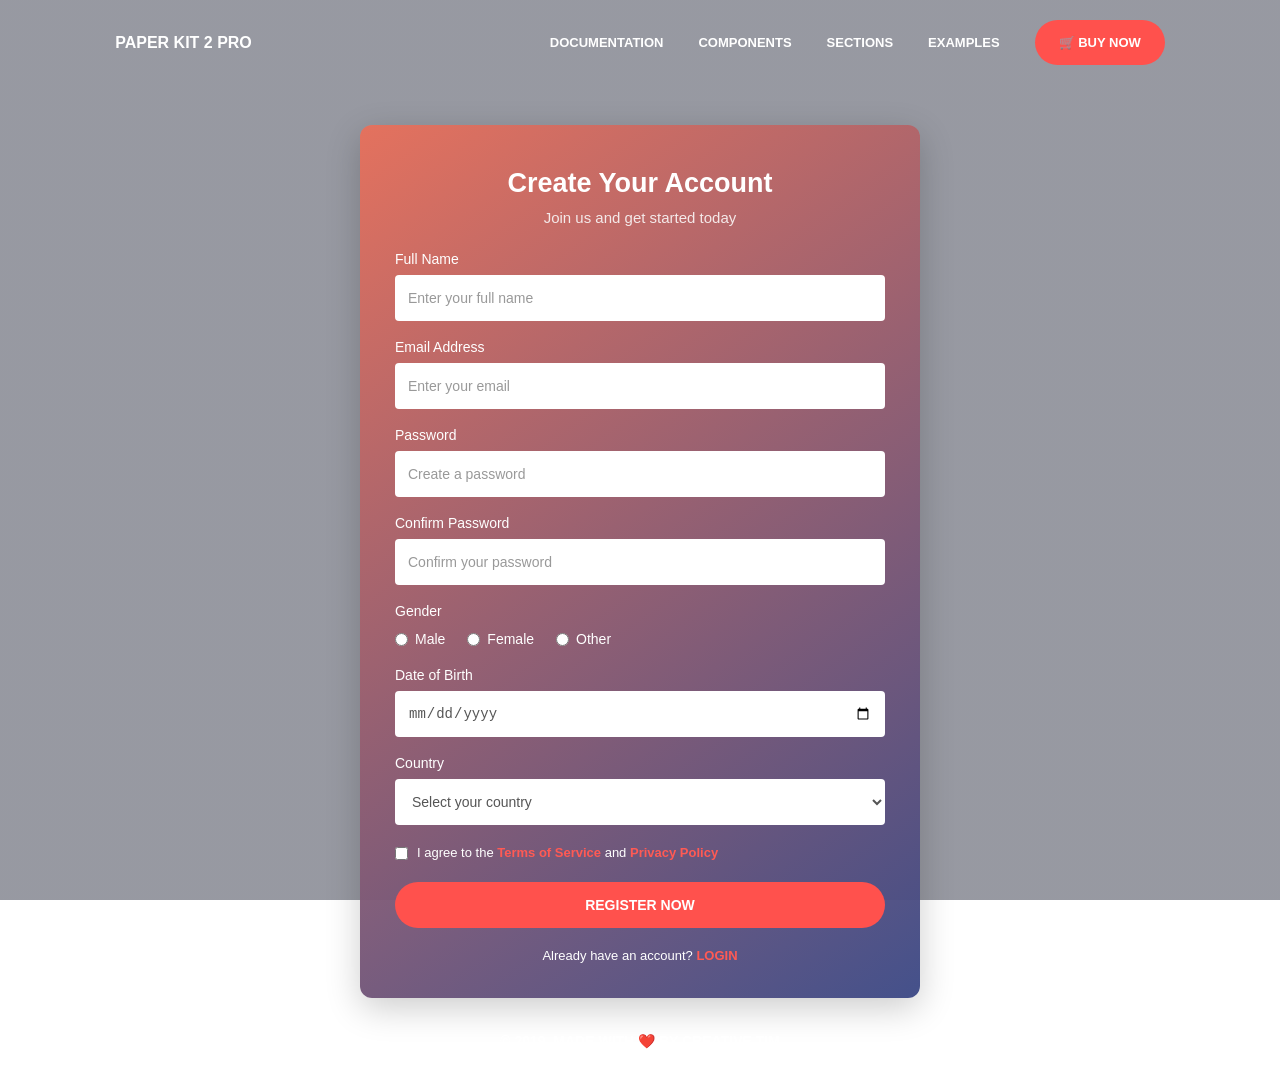
==== index.html @ a942365b "Add HTML and CSS files" ====
<!DOCTYPE html>
<html lang="en">
<head>
    <meta charset="UTF-8">
    <meta name="viewport" content="width=device-width, initial-scale=1.0">
    <title>Create Your Account</title>
    <link rel="stylesheet" href="style.css">
</head>
<body>

    <!-- Navigation Bar -->
    <nav class="navbar">
        <h3>PAPER KIT 2 PRO</h3>

        <div class="nav-links">
            <a href="#">DOCUMENTATION</a>
            <a href="#">COMPONENTS</a>
            <a href="#">SECTIONS</a>
            <a href="#">EXAMPLES</a>
            <a href="#" class="buy-btn">🛒 BUY NOW</a>
        </div>
    </nav>

    <!-- Registration Form -->
    <main class="form-container">
        <h1>Create Your Account</h1>
        <p class="subtitle">Join us and get started today</p>

        <form>
            <label for="fullname">Full Name</label>
            <input type="text" id="fullname"
                   placeholder="Enter your full name" required>

            <label for="email">Email Address</label>
            <input type="email" id="email"
                   placeholder="Enter your email" required>

            <label for="password">Password</label>
            <input type="password" id="password"
                   placeholder="Create a password" required>

            <label for="confirm-password">Confirm Password</label>
            <input type="password" id="confirm-password"
                   placeholder="Confirm your password" required>

            <label>Gender</label>
            <div class="gender-options">
                <label><input type="radio" name="gender" value="male"> Male</label>
                <label><input type="radio" name="gender" value="female"> Female</label>
                <label><input type="radio" name="gender" value="other"> Other</label>
            </div>

            <label for="dob">Date of Birth</label>
            <input type="date" id="dob" required>

            <label for="country">Country</label>
            <select id="country" required>
                <option value="">Select your country</option>
                <option value="India">India</option>
                <option value="USA">United States</option>
                <option value="UK">United Kingdom</option>
                <option value="Australia">Australia</option>
            </select>

            <label class="terms">
                <input type="checkbox" required>
                <span>
                    I agree to the
                    <a href="#">Terms of Service</a> and
                    <a href="#">Privacy Policy</a>
                </span>
            </label>

            <button type="submit">REGISTER NOW</button>
        </form>

        <p class="login">
            Already have an account? <a href="#">LOGIN</a>
        </p>
    </main>

    <!-- Footer -->
    <footer>
        © 2019, MADE WITH ❤️ BY CREATIVE TIM
    </footer>

</body>
</html>
---- style.css ----
/* Remove default spacing */
* {
    margin: 0;
    padding: 0;
    box-sizing: border-box;
}

body {
    min-height: 100vh;
    font-family: Arial, Helvetica, sans-serif;
    color: white;

    /* Background image */
    background:
        linear-gradient(rgba(25, 29, 48, 0.45),
                        rgba(25, 29, 48, 0.45)),
        url("images/mountain.jpg");

    background-size: cover;
    background-position: center;
    background-attachment: fixed;
}

/* Navigation bar */
.navbar {
    width: 100%;
    padding: 20px 9%;
    display: flex;
    justify-content: space-between;
    align-items: center;
    gap: 20px;
}

.navbar h3 {
    font-size: 16px;
    white-space: nowrap;
}

.nav-links {
    display: flex;
    align-items: center;
    gap: 35px;
}

.nav-links a {
    color: white;
    text-decoration: none;
    font-size: 13px;
    font-weight: bold;
}

.nav-links .buy-btn {
    background: #ff514d;
    padding: 15px 24px;
    border-radius: 30px;
}

/* Registration card */
.form-container {
    width: 560px;
    max-width: 92%;
    margin: 40px auto 25px;
    padding: 43px 35px 35px;
    border-radius: 12px;

    background: linear-gradient(
        145deg,
        rgba(231, 112, 91, 0.96),
        rgba(62, 75, 135, 0.97)
    );

    box-shadow: 0 10px 35px rgba(0, 0, 0, 0.2);
}

h1 {
    text-align: center;
    font-size: 27px;
    margin-bottom: 10px;
}

.subtitle {
    text-align: center;
    font-size: 15px;
    margin-bottom: 25px;
    color: #f4e9e9;
}

/* Form labels and inputs */
form > label:not(.terms) {
    display: block;
    font-size: 14px;
    margin-bottom: 8px;
}

form > input,
form > select {
    display: block;
    width: 100%;
    height: 46px;
    padding: 0 13px;
    margin-bottom: 18px;
    border: none;
    border-radius: 4px;
    background: white;
    color: #555;
    font-size: 14px;
    outline: none;
}

form > input::placeholder {
    color: #999;
}

/* Gender radio buttons */
.gender-options {
    display: flex;
    align-items: center;
    gap: 22px;
    margin: 12px 0 20px;
}

.gender-options label {
    display: flex;
    align-items: center;
    gap: 7px;
    font-size: 14px;
    cursor: pointer;
}

.gender-options input {
    accent-color: #159ce5;
}

/* Terms and conditions */
.terms {
    display: flex;
    align-items: flex-start;
    gap: 9px;
    font-size: 13px;
    line-height: 1.6;
    margin: 4px 0 18px;
}

.terms input {
    margin-top: 4px;
    accent-color: #ff514d;
}

.terms a,
.login a {
    color: #ff5a54;
    text-decoration: none;
    font-weight: bold;
}

/* Register button */
button {
    width: 100%;
    height: 46px;
    border: none;
    border-radius: 30px;
    background: #ff514d;
    color: white;
    font-size: 14px;
    font-weight: bold;
    cursor: pointer;
    transition: background 0.3s;
}

button:hover {
    background: #ec403c;
}

/* Login text */
.login {
    text-align: center;
    font-size: 13px;
    margin-top: 20px;
}

/* Footer */
footer {
    text-align: center;
    padding: 10px 15px 25px;
    font-size: 14px;
    font-weight: bold;
}

/* Responsive design for mobile */
@media (max-width: 900px) {
    .navbar {
        flex-direction: column;
    }

    .nav-links {
        justify-content: center;
        flex-wrap: wrap;
        gap: 15px;
    }

    .form-container {
        margin-top: 25px;
    }
}

@media (max-width: 480px) {
    .form-container {
        padding: 30px 20px;
    }

    h1 {
        font-size: 23px;
    }

    .gender-options {
        gap: 13px;
        flex-wrap: wrap;
    }

    .nav-links a {
        font-size: 11px;
    }
}
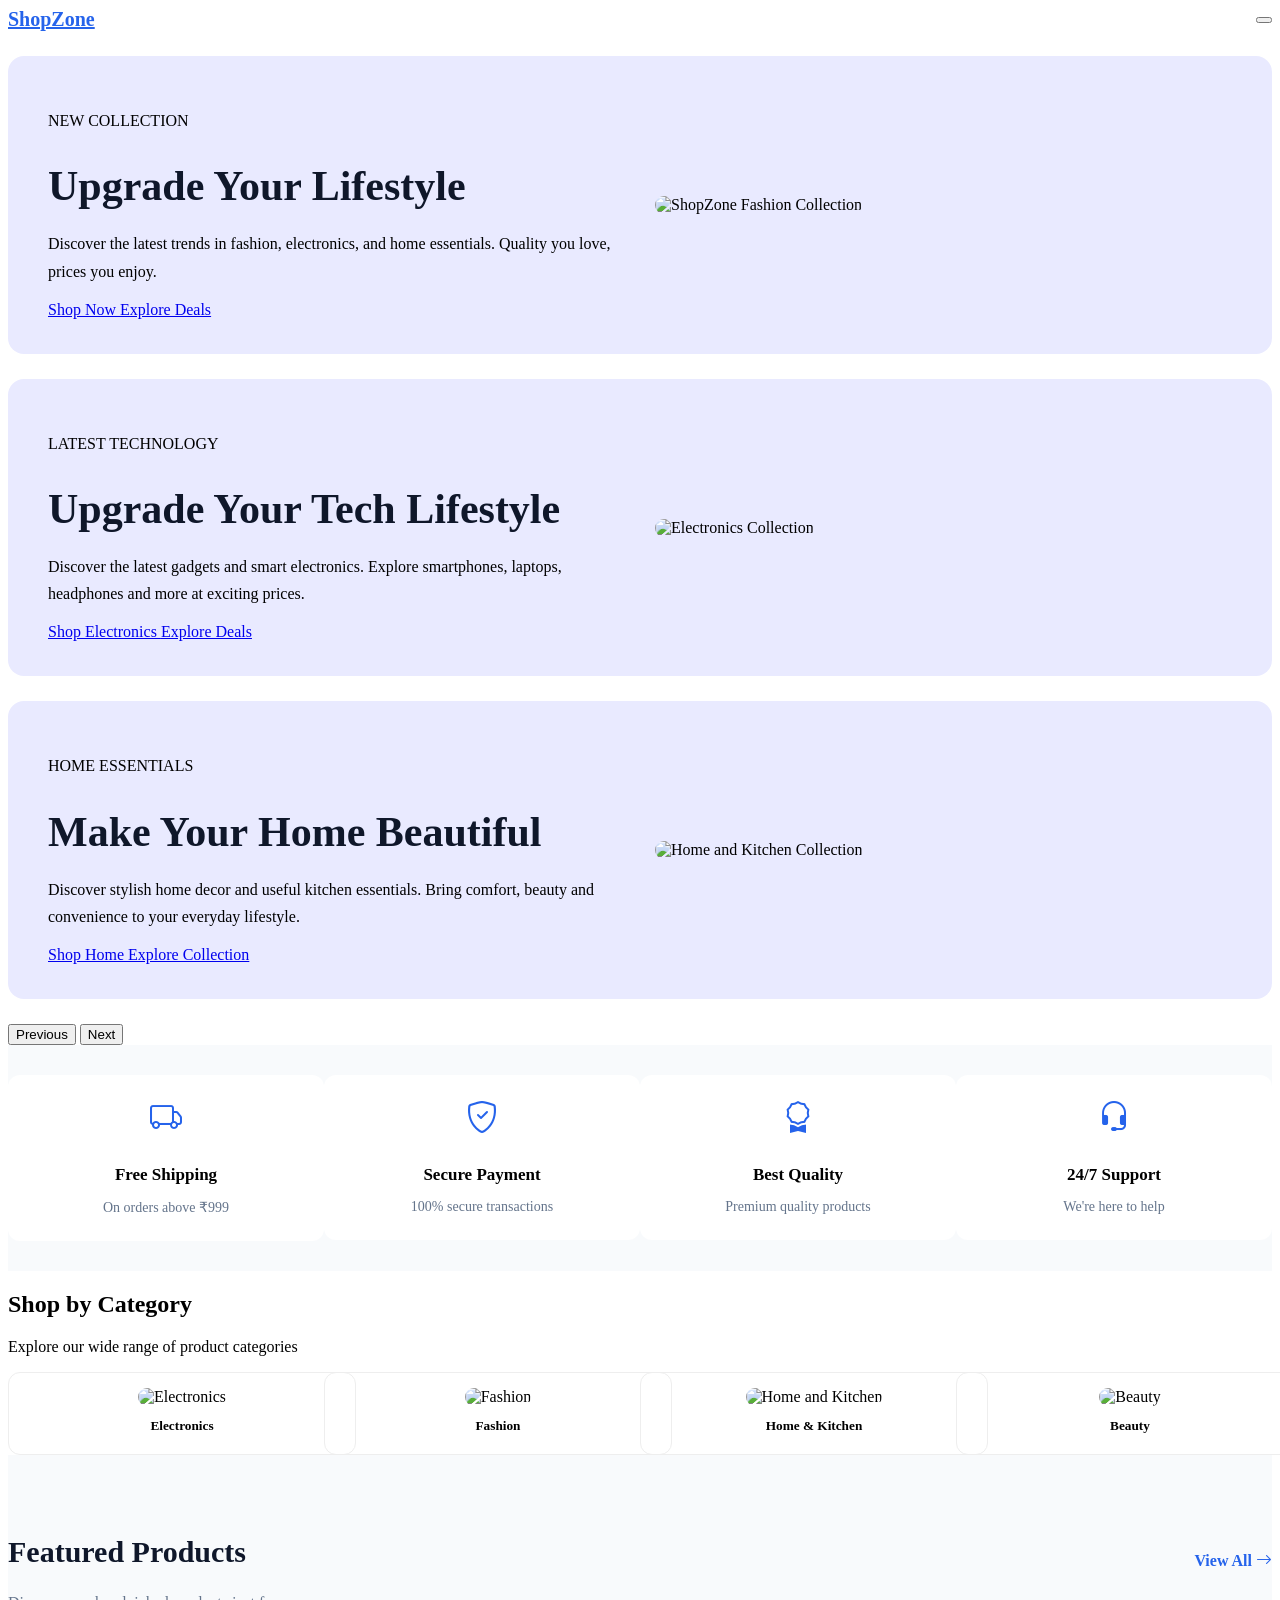
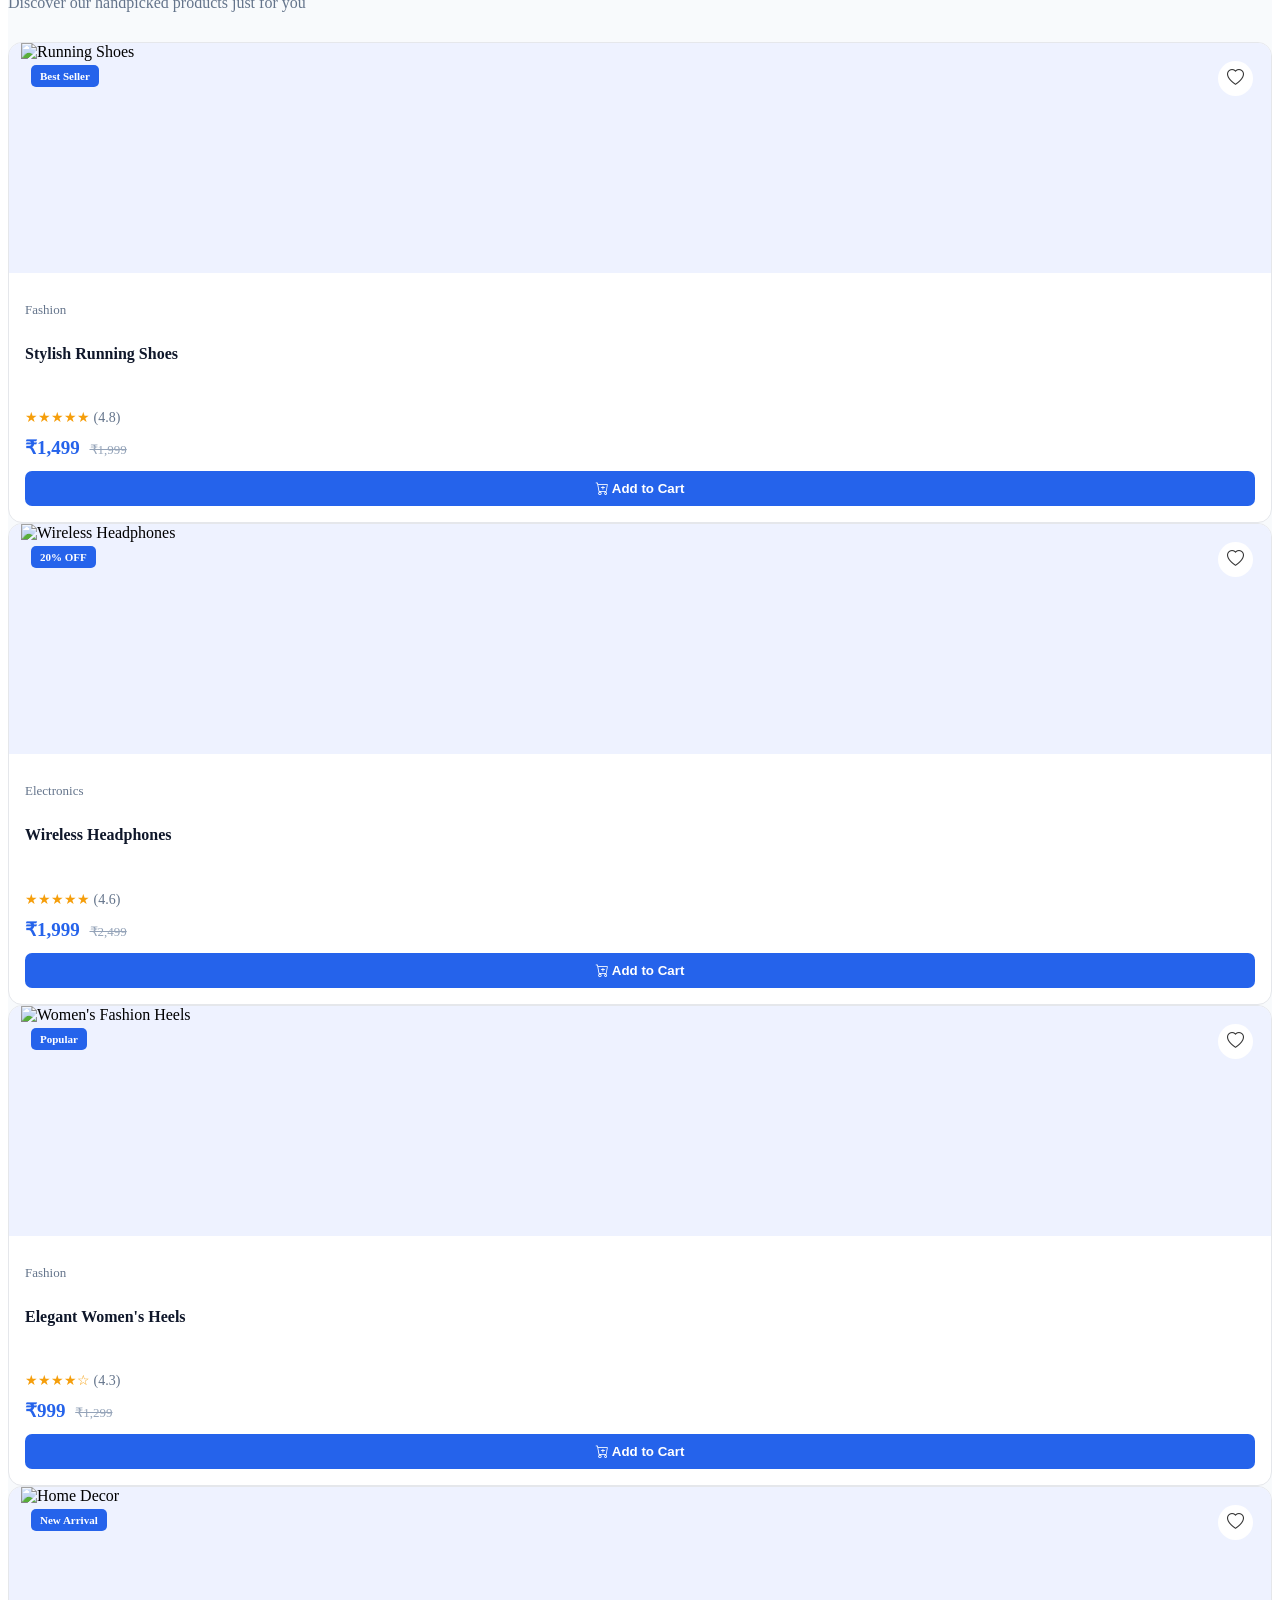
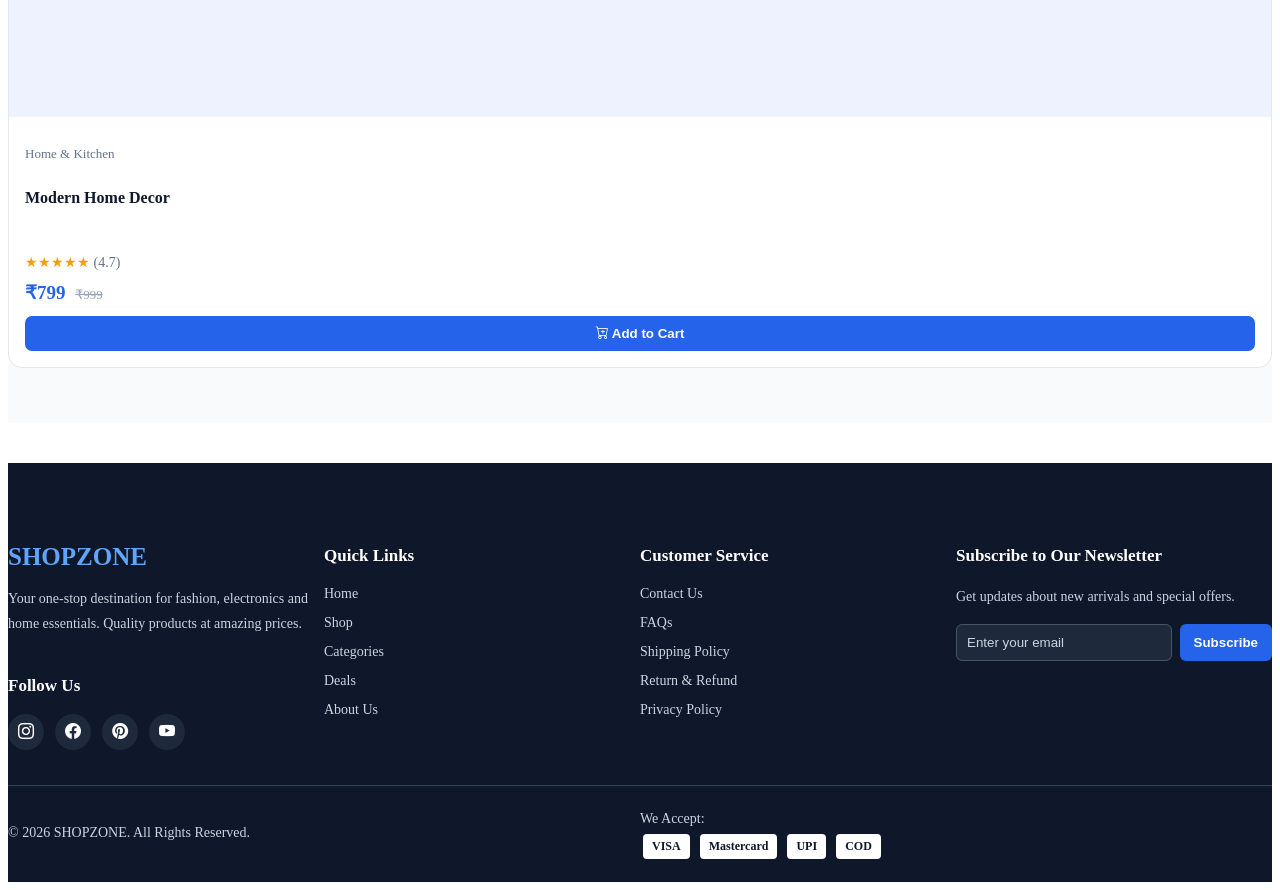
==== commit ca64f072: "Add ShopZone homepage and footer" ====
--- a/index.html
+++ b/index.html
@@ -1,89 +1,1212 @@
-
 <!DOCTYPE html>
 <html lang="en">
 <head>
     <meta charset="UTF-8">
     <meta name="viewport" content="width=device-width, initial-scale=1.0">
-    <title>Create Your Account</title>
-    <link rel="stylesheet" href="style.css">
+    <link href="https://cdn.jsdelivr.net/npm/bootstrap@6.0.0-alpha.1/dist/css/bootstrap.min.css" rel="stylesheet"
+     integrity="sha384-B/GM4XqrwHnWXNOWMbloTmrYXZg10cakYGmpfsR/bbzQ6JAJI4ihuyADKLnBgrCe" crossorigin="anonymous">
+    <link rel="stylesheet"
+    href="https://cdn.jsdelivr.net/npm/bootstrap-icons@1.13.1/font/bootstrap-icons.min.css">
+    <link rel="icon" type="image/png" href="./assests/favicon.png?v=2">
+    
+    <style>
+    .navbar-brand {
+        color: #2563eb;
+        font-size: 20px;
+        font-weight: bold;
+    }
+
+    .navbar-brand:hover {
+        color: #1d4ed8;
+    }
+    .nav-link:hover {
+    color: #2563eb;
+    text-decoration: underline;
+    text-underline-offset: 6px;
+    text-decoration-thickness: 2px;
+    }
+  
+    .nav-link {
+    color: #333;
+    font-size: 16px;
+    font-weight: 500;
+    text-decoration: none;
+    padding: 10px 15px;
+    }
+    .nav-link:hover {
+        color: #2563eb;
+        text-decoration: underline;
+    }
+    .menu {
+    background-color: #ffffff;
+    border: 1px solid #e5e7eb;
+    border-radius: 8px;
+    padding: 8px 0;
+    box-shadow: 0 4px 12px rgba(0, 0, 0, 0.1);
+    }
+
+    .menu-item {
+        display: block;
+        padding: 8px 16px;
+        color: #333;
+        text-decoration: none;
+    }
+
+    .menu-item:hover {
+        background-color: #f1f5f9;
+        color: #2563eb;
+    }
+
+    .menu-divider {
+        margin: 6px 0;
+        border-color: #e5e7eb;
+    }
+    .nav-item {
+    position: relative;
+    }
+
+    .menu {
+        position: absolute;
+        top: 100%;
+        left: 0;
+        min-width: 180px;
+        z-index: 1000;
+    }
+    .category-btn {
+    display: flex;
+    align-items: center;
+    gap: 6px;
+    background: none;
+    border: none;
+    cursor: pointer;
+    }
+
+    .category-btn i {
+        font-size: 12px;
+        transition: transform 0.3s ease;
+    }
+    form[role="search"] {
+    max-width: 350px;
+    width: 100%;
+    }
+
+    form[role="search"] .form-control {
+        border-radius: 20px;
+        padding: 10px 16px;
+        border: 1px solid #d1d5db;
+    }
+
+    form[role="search"] .form-control:focus {
+        border-color: #2563eb;
+        box-shadow: 0 0 0 3px rgba(37, 99, 235, 0.12);
+    }
+    .search-btn {
+    background-color: #2563eb;
+    color: white;
+    border: none;
+    border-radius: 50%;
+    width: 40px;
+    height: 40px;
+    display: flex;
+    align-items: center;
+    justify-content: center;
+    flex-shrink: 0;
+    cursor: pointer;
+    }
+
+    .search-btn:hover {
+        background-color: #1d4ed8;
+    }
+    .search-btn i {
+        font-size: 16px;
+        line-height: 1;
+    }
+
+   
+    form[role="search"] button:hover {
+        background-color: #1d4ed8;
+    }
+    .d-flex.gap-3 .nav-link {
+    color: #333;
+    font-size: 20px;
+    padding: 8px;
+    transition: color 0.3s ease;
+    text-decoration: none;
+    }
+
+    .d-flex.gap-3 .nav-link:hover {
+        color: #2563eb;
+    }.shop-navbar .container-fluid {
+    display: flex;
+    align-items: center;
+    justify-content: space-between;
+    gap: 20px;
+    }
+
+    .shop-navbar .drawer-body {
+        display: flex;
+        align-items: center;
+        flex: 1;
+        gap: 25px;
+    }
+
+    .shop-navbar .navbar-nav {
+        display: flex;
+        flex-direction: row;
+        align-items: center;
+    }
+
+    .shop-navbar form {
+        margin-left: auto;
+    }
+    .hero-section {
+    display: flex;
+    align-items: center;
+    gap: 30px;
+    padding: 40px 0;
+    }
+
+    .hero-section > div {
+        flex: 1;
+        min-width: 0;
+    }
+
+    .hero-section img {
+        width: 100%;
+        height: 420px;
+        object-fit: cover;
+        object-position: right center;
+    }
+    .category-card {
+    text-align: center;
+    padding: 15px;
+    border: 1px solid #eee;
+    border-radius: 12px;
+    transition: transform 0.3s ease, box-shadow 0.3s ease;
+    cursor: pointer;
+    }
+    .category-card h5 {
+    margin-top: 12px;
+    margin-bottom: 5px;
+    font-weight: 600;
+    }
+    .categories-section .row {
+    display: flex;
+    flex-wrap: wrap;
+    }
+
+    .categories-section .col-md-3 {
+        width: 25%;
+    }
+
+    .category-card {
+        width: 100%;
+    }
+    .category-card:hover {
+    transform: translateY(-6px);
+    box-shadow: 0 8px 20px rgba(84, 20, 224, 0.1);
+    }
+    .hero-section h1 {
+    font-size: 42px;
+    font-weight: 700;
+    color: #0f172a;
+    margin-bottom: 20px;
+    }
+    .hero-banner {
+    background: #e9eaff;
+    border-radius: 16px;
+    padding: 35px 40px;
+    margin: 25px 0;
+    }
+    .hero-banner img {
+    border-radius: 12px;
+    }
+
+    .hero-section p {
+        line-height: 1.7;
+    }
+
+    .category-card img {
+        width: 100%;
+        height: 180px;
+        object-fit: cover;
+        border-radius: 10px;
+    }
+
+    .shop-navbar {
+    z-index: 1030;
+    }
+    .hero-btn {
+    transition: all 0.3s ease;
+    }
+
+    /* Shop Now hover */
+    .hero-btn.btn-primary:hover {
+        background-color: #2563eb;
+        border-color: #2563eb;
+        transform: translateY(-3px);
+        color: white;
+    }
+
+    /* Explore Deals hover */
+    .hero-btn.btn-outline-primary:hover {
+        background-color: #2563eb;
+        color: white;
+        border-color: #2563eb;
+        transform: translateY(-3px);
+    }
+    .services-section {
+    padding: 30px 0;
+    background-color: #f8fafc;
+    }
+
+    .service-card {
+        text-align: center;
+        padding: 25px 15px;
+        background-color: #ffffff;
+        border-radius: 12px;
+        transition: transform 0.3s ease, box-shadow 0.3s ease;
+    }
+
+    .service-card i {
+        font-size: 32px;
+        color: #2563eb;
+        margin-bottom: 12px;
+    }
+
+    .service-card h5 {
+        font-size: 17px;
+        font-weight: 600;
+        margin-bottom: 8px;
+    }
+
+    .service-card p {
+        color: #64748b;
+        font-size: 14px;
+        margin-bottom: 0;
+    }
+
+    .service-card:hover {
+        transform: translateY(-5px);
+        box-shadow: 0 8px 20px rgba(0, 0, 0, 0.08);
+    }
+    .services-section .row {
+    display: flex;
+    flex-wrap: wrap;
+    }
+
+    .services-section .col-md-3 {
+        flex: 0 0 25%;
+        width: 25%;
+    }
+    @media (max-width: 768px) {
+        .services-section .col-md-3 {
+            flex: 0 0 50%;
+            width: 50%;
+        }
+    }
+
+    @media (max-width: 480px) {
+        .services-section .col-md-3 {
+            flex: 0 0 100%;
+            width: 100%;
+        }
+    }
+    .kitchen-link,
+    .kitchen-link:visited {
+        color: #000;
+        text-decoration: none;
+    }
+
+    .kitchen-link:hover {
+        color: #2563eb;
+        text-decoration: none;
+    }
+
+    .kitchen-link h5 {
+        color: inherit;
+    }
+
+    .kitchen-link:hover h5 {
+        color: #2563eb;
+    }
+
+    /* Featured Products Section */
+
+    .featured-section {
+        padding: 55px 0;
+        background-color: #f8fafc;
+    }
+
+    .featured-heading {
+        display: flex;
+        justify-content: space-between;
+        align-items: center;
+        margin-bottom: 30px;
+    }
+
+    .featured-heading h2 {
+        font-size: 30px;
+        font-weight: 700;
+        color: #0f172a;
+    }
+
+    .featured-heading p {
+        color: #64748b;
+        margin-bottom: 0;
+    }
+
+    .view-all-btn {
+        color: #2563eb;
+        text-decoration: none;
+        font-weight: 600;
+    }
+
+    .view-all-btn:hover {
+        color: #1d4ed8;
+    }
+
+    /* Product Card */
+
+    .featured-card {
+        background-color: white;
+        border: 1px solid #e5e7eb;
+        border-radius: 14px;
+        overflow: hidden;
+        height: 100%;
+        transition: 0.3s ease;
+    }
+
+    .featured-card:hover {
+        transform: translateY(-6px);
+        box-shadow: 0 10px 25px rgba(15, 23, 42, 0.10);
+    }
+
+    /* Product Image */
+
+    .featured-image {
+    position: relative;
+    background-color: #eef2ff;
+    height: 230px;
+    display: flex;
+    align-items: center;
+    justify-content: center;
+    overflow: hidden;
+    }
+
+    .featured-image img {
+    width: 100%;
+    height: 100%;
+    object-fit: contain;
+    padding: 12px;
+    transition: transform 0.3s ease;
+    }
+    .featured-product-image {
+    width: 100%;
+    height: 220px;
+    display: flex;
+    align-items: center;
+    justify-content: center;
+    background-color: #f8f8fc;
+    overflow: hidden;
+    }
+
+    .featured-product-image img {
+        width: 100%;
+        height: 100%;
+        object-fit: contain;
+        padding: 12px;
+    }
+
+    .featured-card:hover .featured-image img {
+        transform: scale(1.04);
+    }
+
+    /* Product Badge */
+
+    .product-badge {
+        position: absolute;
+        top: 22px;
+        left: 22px;
+        z-index: 1;
+        background-color: #2563eb;
+        color: white;
+        padding: 5px 9px;
+        border-radius: 5px;
+        font-size: 11px;
+        font-weight: 600;
+    }
+
+    /* Wishlist */
+
+    .wishlist-icon {
+        position: absolute;
+        top: 18px;
+        right: 18px;
+        z-index: 1;
+        width: 35px;
+        height: 35px;
+        border: none;
+        border-radius: 50%;
+        background-color: white;
+        color: #333;
+        font-size: 17px;
+        cursor: pointer;
+    }
+
+    .wishlist-icon:hover {
+        color: #e11d48;
+    }
+
+    /* Product Details */
+
+    .featured-details {
+        padding: 16px;
+    }
+
+    .product-category {
+        color: #64748b;
+        font-size: 13px;
+        margin-bottom: 6px;
+    }
+
+    .featured-details h5 {
+        font-size: 16px;
+        font-weight: 600;
+        color: #0f172a;
+        min-height: 38px;
+    }
+
+    .product-rating {
+        color: #f59e0b;
+        font-size: 14px;
+        margin-bottom: 10px;
+    }
+
+    .product-rating span {
+        color: #64748b;
+    }
+
+    .product-price {
+        color: #2563eb;
+        font-size: 19px;
+        font-weight: 700;
+    }
+
+    .product-price del {
+        color: #94a3b8;
+        font-size: 13px;
+        font-weight: 400;
+        margin-left: 5px;
+    }
+
+    /* Add to Cart */
+
+    .featured-cart-btn {
+        width: 100%;
+        background-color: #2563eb;
+        color: white;
+        border: none;
+        border-radius: 7px;
+        padding: 10px;
+        margin-top: 12px;
+        font-weight: 600;
+        transition: 0.3s;
+    }
+
+    .featured-cart-btn:hover {
+        background-color: #1d4ed8;
+    }
+
+    /* Mobile Responsive */
+
+    @media (max-width: 576px) {
+        .featured-heading h2 {
+            font-size: 23px;
+        }
+
+        .featured-image img {
+            height: 145px;
+        }
+
+        .featured-details {
+            padding: 10px;
+        }
+
+        .featured-details h5 {
+            font-size: 14px;
+        }
+
+        .product-price {
+            font-size: 16px;
+        }
+    }
+
+    /* Footer Section */
+
+    .shop-footer {
+        background-color: #0f172a;
+        color: #ffffff;
+        padding: 55px 0 20px;
+        margin-top: 40px;
+    }
+
+    .footer-brand {
+        color: #60a5fa;
+        font-size: 25px;
+        font-weight: 700;
+        margin-bottom: 15px;
+    }
+
+    .footer-text {
+        color: #cbd5e1;
+        font-size: 14px;
+        line-height: 1.8;
+    }
+
+    .footer-title {
+        font-size: 17px;
+        font-weight: 600;
+        margin-bottom: 18px;
+    }
+
+    .footer-links {
+        list-style: none;
+        padding: 0;
+        margin: 0;
+    }
+
+    .footer-links li {
+        margin-bottom: 11px;
+    }
+
+    .footer-links a {
+        color: #cbd5e1;
+        text-decoration: none;
+        font-size: 14px;
+        transition: 0.3s;
+    }
+
+    .footer-links a:hover {
+        color: #60a5fa;
+        padding-left: 4px;
+    }
+
+    .footer-social a {
+        display: inline-flex;
+        align-items: center;
+        justify-content: center;
+        width: 36px;
+        height: 36px;
+        margin-right: 7px;
+        border-radius: 50%;
+        background-color: #1e293b;
+        color: white;
+        text-decoration: none;
+        transition: 0.3s;
+    }
+
+    .footer-social a:hover {
+        background-color: #2563eb;
+    }
+
+    .newsletter-form {
+        display: flex;
+        gap: 8px;
+        margin-top: 15px;
+    }
+
+    .newsletter-form input {
+        min-width: 0;
+        flex: 1;
+        padding: 10px;
+        border: 1px solid #475569;
+        border-radius: 6px;
+        background-color: #1e293b;
+        color: white;
+    }
+
+    .newsletter-form input::placeholder {
+        color: #cbd5e1;
+    }
+
+    .newsletter-form button {
+        padding: 10px 14px;
+        border: none;
+        border-radius: 6px;
+        background-color: #2563eb;
+        color: white;
+        font-weight: 600;
+    }
+
+    .newsletter-form button:hover {
+        background-color: #1d4ed8;
+    }
+
+    .footer-bottom {
+        border-top: 1px solid #334155;
+        margin-top: 35px;
+        padding-top: 20px;
+    }
+
+    .payment-methods span {
+        display: inline-block;
+        background-color: white;
+        color: #0f172a;
+        padding: 5px 9px;
+        border-radius: 4px;
+        font-size: 12px;
+        font-weight: 700;
+        margin: 3px;
+    }
+
+    @media (max-width: 576px) {
+        .shop-footer {
+            padding: 40px 15px 20px;
+        }
+
+        .newsletter-form {
+            flex-wrap: wrap;
+        }
+    }
+        .shop-footer .row {
+    display: flex;
+    flex-wrap: wrap;
+    }
+
+    .shop-footer .row > div {
+        flex: 1 1 0;
+        min-width: 0;
+    }
+
+    @media (max-width: 768px) {
+        .shop-footer .row > div {
+            flex: 0 0 50%;
+        }
+    }
+
+    @media (max-width: 480px) {
+        .shop-footer .row > div {
+            flex: 0 0 100%;
+        }
+    }
+
+
+
+
+</style>
+    <title>ShopZone</title>
 </head>
 <body>
-
-    <!-- Navigation Bar -->
-    <nav class="navbar">
-        <h3>PAPER KIT 2 PRO</h3>
-
-        <div class="nav-links">
-            <a href="#">DOCUMENTATION</a>
-            <a href="#">COMPONENTS</a>
-            <a href="#">SECTIONS</a>
-            <a href="#">EXAMPLES</a>
-            <a href="#" class="buy-btn">🛒 BUY NOW</a>
+    <nav class="navbar md:navbar-expand bg-white shadow-sm px-4 shop-navbar sticky-top">
+        <div class="container-fluid">
+            <a class="navbar-brand" href="#">ShopZone</a>
+            <button class="btn-icon navbar-toggler" type="button" data-bs-toggle="drawer" data-bs-target="#navbarDrawer" aria-controls="navbarDrawer" aria-expanded="false" aria-label="Toggle navigation">
+                <span class="navbar-toggler-icon" aria-hidden="true"></span>
+            </button>
+            <dialog class="drawer drawer-end" tabindex="-1" id="navbarDrawer" aria-labelledby="navbarDrawerLabel">
+                <div class="drawer-header">
+                    <h5 class="drawer-title" id="navbarDrawerLabel">Menu</h5>
+                    <button type="button" class="btn-close" data-bs-dismiss="drawer" aria-label="Close"></button>
+                </div>
+                <div class="drawer-body mb-2 md:mb-0">
+                    <ul class="nav navbar-nav me-auto">
+                        <li class="nav-item">
+                            <a class="nav-link active" href="#">Home</a>
+                        </li>
+                        <li class="nav-item">
+                            <a class="nav-link" href="#">Shop</a>
+                        </li>
+                        <li class="nav-item">
+                            <button class="nav-link category-btn" type="button" data-bs-toggle="menu" aria-expanded="false">
+                            Categories
+                            <i class="bi bi-chevron-down"></i>
+                            </button>
+                            <div class="menu">
+                            <a class="menu-item" href="#">Electronics</a>
+                            <a class="menu-item" href="#">Fashion</a>
+                            <hr class="menu-divider">
+                            <a class="menu-item" href="#">Home & Kitchen</a>
+                            </div>
+                        </li>
+                        <li class="nav-item">
+                            <a class="nav-link" href="#">Deals</a>
+                        </li>
+                        <li class="nav-item">
+                            <a class="nav-link" href="#">About</a>
+                        </li>
+
+                        <li class="nav-item">
+                            <a class="nav-link" href="#">Contact</a>
+                        </li>
+                    </ul>
+                    <form class="hstack gap-2" role="search">
+                        <input class="form-control" type="search"
+                            placeholder="Search products..." aria-label="Search"/>
+                        <button class="search-btn" type="submit">
+                            <i class="bi bi-search"></i>
+                        </button>
+                    </form>
+                    <div class="d-flex gap-3">
+                        <a href="#" class="nav-link">
+                            <i class="bi bi-heart"></i>
+                        </a>
+
+                        <a href="#" class="nav-link">
+                            <i class="bi bi-person"></i>
+                        </a>
+
+                        <a href="#" class="nav-link">
+                            <i class="bi bi-cart3"></i>
+                        </a>
+                    </div>
+                </div>
+            </dialog>
         </div>
     </nav>
-
-    <!-- Registration Form -->
-    <main class="form-container">
-        <h1>Create Your Account</h1>
-        <p class="subtitle">Join us and get started today</p>
-
-        <form>
-            <label for="fullname">Full Name</label>
-            <input type="text" id="fullname"
-                   placeholder="Enter your full name" required>
-
-            <label for="email">Email Address</label>
-            <input type="email" id="email"
-                   placeholder="Enter your email" required>
-
-            <label for="password">Password</label>
-            <input type="password" id="password"
-                   placeholder="Create a password" required>
-
-            <label for="confirm-password">Confirm Password</label>
-            <input type="password" id="confirm-password"
-                   placeholder="Confirm your password" required>
-
-            <label>Gender</label>
-            <div class="gender-options">
-                <label><input type="radio" name="gender" value="male"> Male</label>
-                <label><input type="radio" name="gender" value="female"> Female</label>
-                <label><input type="radio" name="gender" value="other"> Other</label>
+    <div id="carouselExampleContent"
+     class="carousel slide"
+     data-bs-ride="carousel"
+     data-bs-interval="4500"
+     data-bs-pause="false">
+        <div class="carousel-inner rounded-5">
+            <div class="carousel-item active">
+                <div class="container">
+                    <div class="row align-items-center hero-section hero-banner">
+
+                        <div class="col-lg-6">
+                            <p class="text-primary fw-bold">NEW COLLECTION</p>
+
+                            <h1>Upgrade Your Lifestyle</h1>
+
+                            <p>
+                                Discover the latest trends in fashion, electronics, and
+                                home essentials. Quality you love, prices you enjoy.
+                            </p>
+
+                            <a href="#" class="btn btn-primary me-2 hero-btn">
+                                Shop Now
+                            </a>
+
+                            <a href="#" class="btn btn-outline-primary hero-btn">
+                                Explore Deals
+                            </a>
+                        </div>
+
+                        <div class="col-lg-6">
+                            <img src="./assests/shop-banner.png" alt="ShopZone Fashion Collection"  class="img-fluid rounded-4">
+                        </div>
+
+                    </div>
+                </div>
             </div>
-
-            <label for="dob">Date of Birth</label>
-            <input type="date" id="dob" required>
-
-            <label for="country">Country</label>
-            <select id="country" required>
-                <option value="">Select your country</option>
-                <option value="India">India</option>
-                <option value="USA">United States</option>
-                <option value="UK">United Kingdom</option>
-                <option value="Australia">Australia</option>
-            </select>
-
-            <label class="terms">
-                <input type="checkbox" required>
-                <span>
-                    I agree to the
-                    <a href="#">Terms of Service</a> and
-                    <a href="#">Privacy Policy</a>
-                </span>
-            </label>
-
-            <button type="submit">REGISTER NOW</button>
-        </form>
-
-        <p class="login">
-            Already have an account? <a href="#">LOGIN</a>
-        </p>
-    </main>
-
-    <!-- Footer -->
-    <footer>
-        © 2019, MADE WITH ❤️ BY CREATIVE TIM
+            
+            <!-- Slide 2: Electronics Collection -->
+            <div class="carousel-item">
+                <div class="container">
+                    <div class="row align-items-center hero-section hero-banner">
+
+                        <!-- Left Side Content -->
+                        <div class="col-lg-6">
+                            <p class="text-primary fw-bold">
+                                LATEST TECHNOLOGY
+                            </p>
+
+                            <h1>Upgrade Your Tech Lifestyle</h1>
+
+                            <p>
+                                Discover the latest gadgets and smart electronics.
+                                Explore smartphones, laptops, headphones and more
+                                at exciting prices.
+                            </p>
+
+                            <a href="#" class="btn btn-primary me-2 hero-btn">
+                                Shop Electronics
+                            </a>
+
+                            <a href="#" class="btn btn-outline-primary hero-btn">
+                                Explore Deals
+                            </a>
+                        </div>
+
+                        <!-- Right Side Image -->
+                        <div class="col-lg-6">
+                            <img src="./assests/Showcase Collection.png"
+                                alt="Electronics Collection"
+                                class="img-fluid rounded-4">
+                        </div>
+
+                    </div>
+                </div>
+            </div>
+            
+            <!-- Slide 3: Home & Kitchen Collection -->
+            <div class="carousel-item">
+                <div class="container">
+                    <div class="row align-items-center hero-section hero-banner">
+
+                        <!-- Left Side Content -->
+                        <div class="col-lg-6">
+                            <p class="text-primary fw-bold">
+                                HOME ESSENTIALS
+                            </p>
+
+                            <h1>Make Your Home Beautiful</h1>
+
+                            <p>
+                                Discover stylish home decor and useful kitchen
+                                essentials. Bring comfort, beauty and convenience
+                                to your everyday lifestyle.
+                            </p>
+
+                            <a href="#" class="btn btn-primary me-2 hero-btn">
+                                Shop Home
+                            </a>
+
+                            <a href="#" class="btn btn-outline-primary hero-btn">
+                                Explore Collection
+                            </a>
+                        </div>
+
+                        <!-- Right Side Image -->
+                        <div class="col-lg-6">
+                            <img src="./assests/banner-kitchen.png"
+                                alt="Home and Kitchen Collection"
+                                class="img-fluid rounded-4">
+                        </div>
+
+                    </div>
+                </div>
+            </div>
+
+        </div>
+        <div class="d-flex justify-content-center gap-2">
+            <button class="btn-icon btn-sm" type="button" data-bs-target="#carouselExampleContent" data-bs-slide="prev" style="--bs-carousel-control-icon-width: 1rem;">
+                <span class="carousel-icon-prev" aria-hidden="true"></span>
+                <span class="visually-hidden">Previous</span>
+            </button>
+            <button class="btn-icon btn-sm" type="button" data-bs-target="#carouselExampleContent" data-bs-slide="next" style="--bs-carousel-control-icon-width: 1rem;">
+                <span class="carousel-icon-next" aria-hidden="true"></span>
+                <span class="visually-hidden">Next</span>
+            </button>
+        </div>
+    </div>
+    <section class="services-section">
+        <div class="container">
+            <div class="row g-4">
+
+                <div class="col-md-3">
+                    <div class="service-card">
+                        <i class="bi bi-truck"></i>
+                        <h5>Free Shipping</h5>
+                        <p>On orders above ₹999</p>
+                    </div>
+                </div>
+
+                <div class="col-md-3">
+                    <div class="service-card">
+                        <i class="bi bi-shield-check"></i>
+                        <h5>Secure Payment</h5>
+                        <p>100% secure transactions</p>
+                    </div>
+                </div>
+
+                <div class="col-md-3">
+                    <div class="service-card">
+                        <i class="bi bi-award"></i>
+                        <h5>Best Quality</h5>
+                        <p>Premium quality products</p>
+                    </div>
+                </div>
+
+                <div class="col-md-3">
+                    <div class="service-card">
+                        <i class="bi bi-headset"></i>
+                        <h5>24/7 Support</h5>
+                        <p>We're here to help</p>
+                    </div>
+                </div>
+
+            </div>
+        </div>
+    </section>
+    <section class="categories-section">
+        <div class="container">
+            <h2 class="text-center">Shop by Category</h2>
+            <p class="text-center">
+                Explore our wide range of product categories
+            </p>
+            <div class="row g-4 mt-3">
+
+                <div class="col-md-3">
+                    <div class="category-card">
+                        <img src="./assests/Electronics.png" alt="Electronics">
+                        <h5>Electronics</h5>
+                    </div>
+                </div>
+
+                <div class="col-md-3">
+                    <div class="category-card">
+                        <img src="./assests/Fashion.png" alt="Fashion">
+                        <h5>Fashion</h5>
+                    
+                    </div>
+                </div>
+                <div class="col-md-3">
+                    <a href="kitchen.html"  class="kitchen-link">
+                        <div class="category-card">
+                            <img src="./assests/Kitchen.png" alt="Home and Kitchen">
+                            <h5>Home & Kitchen</h5>
+                        </div>
+                    </a>
+                </div>
+
+                <div class="col-md-3">
+                    <div class="category-card">
+                        <img src="./assests/Beauty .png" alt="Beauty">
+                        <h5>Beauty</h5>
+                    </div>
+                </div>
+
+            </div>
+        </div>
+    </section>
+
+    <!-- Featured Products Section -->
+
+    <section class="featured-section">
+        <div class="container">
+
+            <div class="featured-heading">
+                <div>
+                    <h2>Featured Products</h2>
+                    <p>Discover our handpicked products just for you</p>
+                </div>
+
+                <a href="#" class="view-all-btn">
+                    View All <i class="bi bi-arrow-right"></i>
+                </a>
+            </div>
+
+            <div class="row g-4">
+
+                <!-- Product 1 -->
+                <div class="col-6 col-md-4 col-lg-3">
+                    <div class="featured-card">
+
+                        <div class="featured-image">
+                            <span class="product-badge">Best Seller</span>
+                            <button class="wishlist-icon">
+                                <i class="bi bi-heart"></i>
+                            </button>
+                            <img src="https://images.unsplash.com/photo-1542291026-7eec264c27ff?w=600"
+                                alt="Running Shoes">
+                        </div>
+
+                        <div class="featured-details">
+                            <p class="product-category">Fashion</p>
+                            <h5>Stylish Running Shoes</h5>
+                            <div class="product-rating">
+                                ★★★★★ <span>(4.8)</span>
+                            </div>
+                            <div class="product-price">
+                                ₹1,499 <del>₹1,999</del>
+                            </div>
+                            <button class="featured-cart-btn">
+                                <i class="bi bi-cart-plus"></i> Add to Cart
+                            </button>
+                        </div>
+
+                    </div>
+                </div>
+
+                <!-- Product 2 -->
+                <div class="col-6 col-md-4 col-lg-3">
+                    <div class="featured-card">
+
+                        <div class="featured-image">
+                            <span class="product-badge">20% OFF</span>
+                            <button class="wishlist-icon">
+                                <i class="bi bi-heart"></i>
+                            </button>
+                            <img src="https://images.unsplash.com/photo-1505740420928-5e560c06d30e?w=600"
+                                alt="Wireless Headphones">
+                        </div>
+
+                        <div class="featured-details">
+                            <p class="product-category">Electronics</p>
+                            <h5>Wireless Headphones</h5>
+                            <div class="product-rating">
+                                ★★★★★ <span>(4.6)</span>
+                            </div>
+                            <div class="product-price">
+                                ₹1,999 <del>₹2,499</del>
+                            </div>
+                            <button class="featured-cart-btn">
+                                <i class="bi bi-cart-plus"></i> Add to Cart
+                            </button>
+                        </div>
+
+                    </div>
+                </div>
+
+                <!-- Product 3 -->
+                <div class="col-6 col-md-4 col-lg-3">
+                    <div class="featured-card">
+
+                        <div class="featured-image">
+                            <span class="product-badge">Popular</span>
+                            <button class="wishlist-icon">
+                                <i class="bi bi-heart"></i>
+                            </button>
+                            <img src="https://images.unsplash.com/photo-1543163521-1bf539c55dd2?w=600"
+                                alt="Women's Fashion Heels">
+                        </div>
+
+                        <div class="featured-details">
+                            <p class="product-category">Fashion</p>
+                            <h5>Elegant Women's Heels</h5>
+                            <div class="product-rating">
+                                ★★★★☆ <span>(4.3)</span>
+                            </div>
+                            <div class="product-price">
+                                ₹999 <del>₹1,299</del>
+                            </div>
+                            <button class="featured-cart-btn">
+                                <i class="bi bi-cart-plus"></i> Add to Cart
+                            </button>
+                        </div>
+
+                    </div>
+                </div>
+
+                <!-- Product 4 -->
+                <div class="col-6 col-md-4 col-lg-3">
+                    <div class="featured-card">
+
+                        <div class="featured-image">
+                            <span class="product-badge">New Arrival</span>
+                            <button class="wishlist-icon">
+                                <i class="bi bi-heart"></i>
+                            </button>
+                            <img src="https://images.unsplash.com/photo-1490312278390-ab64016e0aa9?w=600"
+                                alt="Home Decor">
+                        </div>
+
+                        <div class="featured-details">
+                            <p class="product-category">Home & Kitchen</p>
+                            <h5>Modern Home Decor</h5>
+                            <div class="product-rating">
+                                ★★★★★ <span>(4.7)</span>
+                            </div>
+                            <div class="product-price">
+                                ₹799 <del>₹999</del>
+                            </div>
+                            <button class="featured-cart-btn">
+                                <i class="bi bi-cart-plus"></i> Add to Cart
+                            </button>
+                        </div>
+
+                    </div>
+                </div>
+
+            </div>
+        </div>
+    </section>
+
+    <!-- Footer Section -->
+
+    <footer class="shop-footer">
+        <div class="container">
+            <div class="row g-4">
+
+                <!-- Brand Information -->
+                <div class="col-lg-3 col-md-6">
+                    <h3 class="footer-brand">SHOPZONE</h3>
+                    <p class="footer-text">
+                        Your one-stop destination for fashion,
+                        electronics and home essentials.
+                        Quality products at amazing prices.
+                    </p>
+
+                    <h6 class="footer-title mt-4">Follow Us</h6>
+                    <div class="footer-social">
+                        <a href="#" aria-label="Instagram"><i class="bi bi-instagram"></i></a>
+                        <a href="#" aria-label="Facebook"><i class="bi bi-facebook"></i></a>
+                        <a href="#" aria-label="Pinterest"><i class="bi bi-pinterest"></i></a>
+                        <a href="#" aria-label="YouTube"><i class="bi bi-youtube"></i></a>
+                    </div>
+                </div>
+
+                <!-- Quick Links -->
+                <div class="col-lg-2 col-md-6">
+                    <h5 class="footer-title">Quick Links</h5>
+                    <ul class="footer-links">
+                        <li><a href="#">Home</a></li>
+                        <li><a href="#">Shop</a></li>
+                        <li><a href="#">Categories</a></li>
+                        <li><a href="#">Deals</a></li>
+                        <li><a href="#">About Us</a></li>
+                    </ul>
+                </div>
+
+                <!-- Customer Service -->
+                <div class="col-lg-3 col-md-6">
+                    <h5 class="footer-title">Customer Service</h5>
+                    <ul class="footer-links">
+                        <li><a href="#">Contact Us</a></li>
+                        <li><a href="#">FAQs</a></li>
+                        <li><a href="#">Shipping Policy</a></li>
+                        <li><a href="#">Return & Refund</a></li>
+                        <li><a href="#">Privacy Policy</a></li>
+                    </ul>
+                </div>
+
+                <!-- Newsletter -->
+                <div class="col-lg-4 col-md-6">
+                    <h5 class="footer-title">Subscribe to Our Newsletter</h5>
+                    <p class="footer-text">
+                        Get updates about new arrivals and special offers.
+                    </p>
+
+                    <form class="newsletter-form">
+                        <input type="email" placeholder="Enter your email"
+                            aria-label="Email address" required>
+                        <button type="submit">Subscribe</button>
+                    </form>
+                </div>
+
+            </div>
+
+            <!-- Bottom Footer -->
+            <div class="footer-bottom">
+                <div class="row align-items-center g-3">
+
+                    <div class="col-md-6 text-center text-md-start">
+                        <p class="footer-text mb-0">
+                            © 2026 SHOPZONE. All Rights Reserved.
+                        </p>
+                    </div>
+
+                    <div class="col-md-6 text-center text-md-end">
+                        <span class="footer-text">We Accept:</span>
+                        <div class="payment-methods d-inline-block">
+                            <span>VISA</span>
+                            <span>Mastercard</span>
+                            <span>UPI</span>
+                            <span>COD</span>
+                        </div>
+                    </div>
+
+                </div>
+            </div>
+
+        </div>
     </footer>
 
-</body>
-</html>
+
+    <script type="module" src="https://cdn.jsdelivr.net/npm/bootstrap@6.0.0-alpha.1/dist/js/bootstrap.bundle.min.js" 
+    integrity="sha384-1a/pXj49ZQ1aHEmrJ+gMw1otqoVsYwlEnlD8mIfY2TV03r20Y0CN7uqx1tQogjPL" crossorigin="anonymous"></script>
+  
+
+</html>
